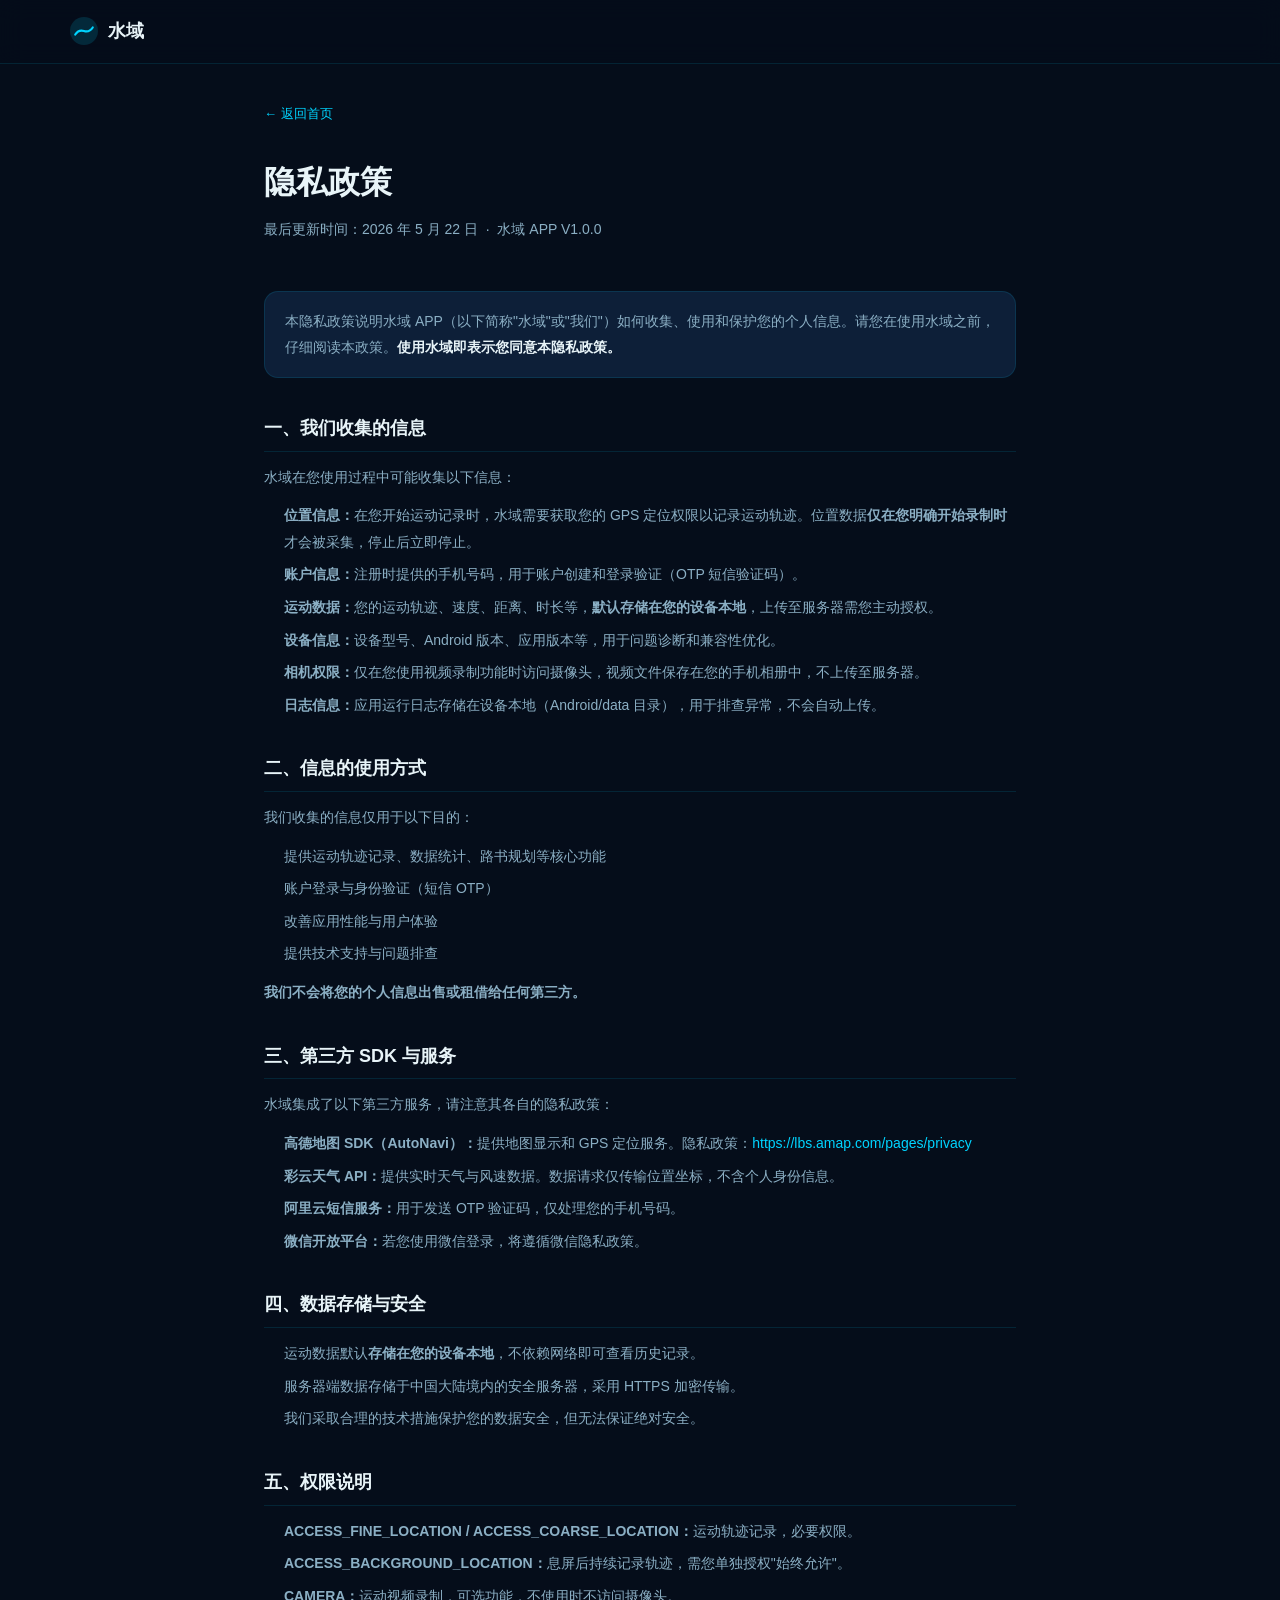
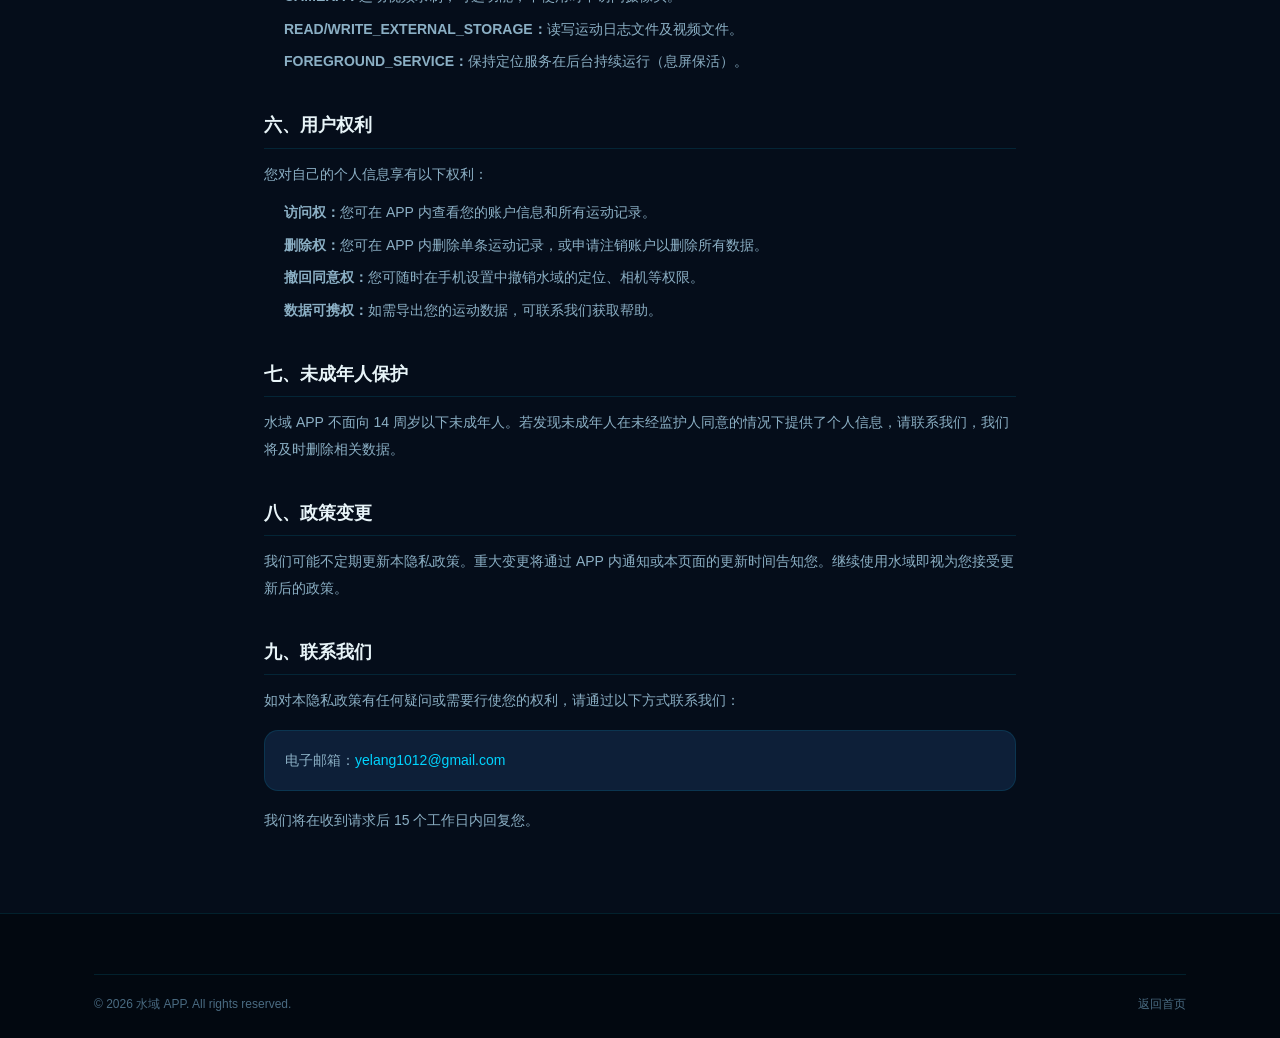
==== www/privacy.html @ d03e374d "feat: 水域 APP 官网初始版本 - 首页：英雄区、功能特性、运动类型、界面预览、下载区 - 隐私政策页（微信登录申请必备） - 用户协议页 - nginx Docker 部署配置 - APK " ====
<!DOCTYPE html>
<html lang="zh-CN">
<head>
  <meta charset="UTF-8">
  <meta name="viewport" content="width=device-width, initial-scale=1.0">
  <title>隐私政策 — 水域 APP</title>
  <link rel="stylesheet" href="css/style.css">
  <style>
    .doc-page { max-width: 800px; margin: 0 auto; padding: 100px 24px 80px; }
    .doc-page h1 { font-size: 32px; font-weight: 800; margin-bottom: 8px; }
    .doc-meta { color: var(--text3); font-size: 13px; margin-bottom: 48px; }
    .doc-page h2 { font-size: 18px; font-weight: 700; color: var(--text); margin: 36px 0 12px; padding-bottom: 8px; border-bottom: 1px solid var(--border); }
    .doc-page p, .doc-page li { font-size: 14px; color: var(--text2); line-height: 1.9; }
    .doc-page ul, .doc-page ol { padding-left: 20px; margin: 12px 0; }
    .doc-page li { margin-bottom: 6px; }
    .back-link { display: inline-flex; align-items: center; gap: 6px; color: var(--accent); font-size: 13px; margin-bottom: 32px; }
    .highlight-box { background: var(--surface); border: 1px solid var(--border); border-radius: var(--radius); padding: 16px 20px; margin: 16px 0; }
    .highlight-box p { margin: 0; }
  </style>
</head>
<body>
<nav class="navbar scrolled" id="navbar">
  <div class="nav-inner">
    <a href="index.html" class="nav-logo">
      <svg width="28" height="28" viewBox="0 0 32 32" fill="none">
        <circle cx="16" cy="16" r="16" fill="#00D4FF" fill-opacity="0.15"/>
        <path d="M6 20 Q10 14 16 16 Q22 18 26 12" stroke="#00D4FF" stroke-width="2.5" stroke-linecap="round" fill="none"/>
      </svg>
      <span>水域</span>
    </a>
  </div>
</nav>

<div class="doc-page">
  <a href="index.html" class="back-link">← 返回首页</a>
  <h1>隐私政策</h1>
  <p class="doc-meta">最后更新时间：2026 年 5 月 22 日 &nbsp;·&nbsp; 水域 APP V1.0.0</p>

  <div class="highlight-box">
    <p>本隐私政策说明水域 APP（以下简称"水域"或"我们"）如何收集、使用和保护您的个人信息。请您在使用水域之前，仔细阅读本政策。<strong style="color:var(--text)">使用水域即表示您同意本隐私政策。</strong></p>
  </div>

  <h2>一、我们收集的信息</h2>
  <p>水域在您使用过程中可能收集以下信息：</p>
  <ul>
    <li><strong>位置信息：</strong>在您开始运动记录时，水域需要获取您的 GPS 定位权限以记录运动轨迹。位置数据<strong>仅在您明确开始录制时</strong>才会被采集，停止后立即停止。</li>
    <li><strong>账户信息：</strong>注册时提供的手机号码，用于账户创建和登录验证（OTP 短信验证码）。</li>
    <li><strong>运动数据：</strong>您的运动轨迹、速度、距离、时长等，<strong>默认存储在您的设备本地</strong>，上传至服务器需您主动授权。</li>
    <li><strong>设备信息：</strong>设备型号、Android 版本、应用版本等，用于问题诊断和兼容性优化。</li>
    <li><strong>相机权限：</strong>仅在您使用视频录制功能时访问摄像头，视频文件保存在您的手机相册中，不上传至服务器。</li>
    <li><strong>日志信息：</strong>应用运行日志存储在设备本地（Android/data 目录），用于排查异常，不会自动上传。</li>
  </ul>

  <h2>二、信息的使用方式</h2>
  <p>我们收集的信息仅用于以下目的：</p>
  <ul>
    <li>提供运动轨迹记录、数据统计、路书规划等核心功能</li>
    <li>账户登录与身份验证（短信 OTP）</li>
    <li>改善应用性能与用户体验</li>
    <li>提供技术支持与问题排查</li>
  </ul>
  <p><strong>我们不会将您的个人信息出售或租借给任何第三方。</strong></p>

  <h2>三、第三方 SDK 与服务</h2>
  <p>水域集成了以下第三方服务，请注意其各自的隐私政策：</p>
  <ul>
    <li><strong>高德地图 SDK（AutoNavi）：</strong>提供地图显示和 GPS 定位服务。隐私政策：<a href="https://lbs.amap.com/pages/privacy" target="_blank" rel="noopener" style="color:var(--accent)">https://lbs.amap.com/pages/privacy</a></li>
    <li><strong>彩云天气 API：</strong>提供实时天气与风速数据。数据请求仅传输位置坐标，不含个人身份信息。</li>
    <li><strong>阿里云短信服务：</strong>用于发送 OTP 验证码，仅处理您的手机号码。</li>
    <li><strong>微信开放平台：</strong>若您使用微信登录，将遵循微信隐私政策。</li>
  </ul>

  <h2>四、数据存储与安全</h2>
  <ul>
    <li>运动数据默认<strong>存储在您的设备本地</strong>，不依赖网络即可查看历史记录。</li>
    <li>服务器端数据存储于中国大陆境内的安全服务器，采用 HTTPS 加密传输。</li>
    <li>我们采取合理的技术措施保护您的数据安全，但无法保证绝对安全。</li>
  </ul>

  <h2>五、权限说明</h2>
  <ul>
    <li><strong>ACCESS_FINE_LOCATION / ACCESS_COARSE_LOCATION：</strong>运动轨迹记录，必要权限。</li>
    <li><strong>ACCESS_BACKGROUND_LOCATION：</strong>息屏后持续记录轨迹，需您单独授权"始终允许"。</li>
    <li><strong>CAMERA：</strong>运动视频录制，可选功能，不使用时不访问摄像头。</li>
    <li><strong>READ/WRITE_EXTERNAL_STORAGE：</strong>读写运动日志文件及视频文件。</li>
    <li><strong>FOREGROUND_SERVICE：</strong>保持定位服务在后台持续运行（息屏保活）。</li>
  </ul>

  <h2>六、用户权利</h2>
  <p>您对自己的个人信息享有以下权利：</p>
  <ul>
    <li><strong>访问权：</strong>您可在 APP 内查看您的账户信息和所有运动记录。</li>
    <li><strong>删除权：</strong>您可在 APP 内删除单条运动记录，或申请注销账户以删除所有数据。</li>
    <li><strong>撤回同意权：</strong>您可随时在手机设置中撤销水域的定位、相机等权限。</li>
    <li><strong>数据可携权：</strong>如需导出您的运动数据，可联系我们获取帮助。</li>
  </ul>

  <h2>七、未成年人保护</h2>
  <p>水域 APP 不面向 14 周岁以下未成年人。若发现未成年人在未经监护人同意的情况下提供了个人信息，请联系我们，我们将及时删除相关数据。</p>

  <h2>八、政策变更</h2>
  <p>我们可能不定期更新本隐私政策。重大变更将通过 APP 内通知或本页面的更新时间告知您。继续使用水域即视为您接受更新后的政策。</p>

  <h2>九、联系我们</h2>
  <p>如对本隐私政策有任何疑问或需要行使您的权利，请通过以下方式联系我们：</p>
  <div class="highlight-box">
    <p>电子邮箱：<a href="mailto:yelang1012@gmail.com" style="color:var(--accent)">yelang1012@gmail.com</a></p>
  </div>
  <p>我们将在收到请求后 15 个工作日内回复您。</p>
</div>

<footer class="footer">
  <div class="container">
    <div class="footer-bottom">
      <span>© 2026 水域 APP. All rights reserved.</span>
      <a href="index.html" style="color:var(--text3)">返回首页</a>
    </div>
  </div>
</footer>
</body>
</html>
---- www/css/style.css ----
/* ── Reset & Base ─────────────────────────────────────────── */
*, *::before, *::after { box-sizing: border-box; margin: 0; padding: 0; }

:root {
  --bg:       #050D1A;
  --bg2:      #08152A;
  --surface:  #0D1F38;
  --surface2: #112844;
  --border:   rgba(0,212,255,0.12);
  --accent:   #00D4FF;
  --accent2:  #0099CC;
  --text:     #E8F4F8;
  --text2:    #8BAFC4;
  --text3:    #4A6B82;
  --danger:   #FF4757;
  --go:       #00E676;
  --radius:   14px;
  --radius-lg:20px;
  --shadow:   0 8px 32px rgba(0,0,0,0.4);
  --glow:     0 0 24px rgba(0,212,255,0.2);
}

html { scroll-behavior: smooth; font-size: 16px; }

body {
  background: var(--bg);
  color: var(--text);
  font-family: -apple-system, "PingFang SC", "Noto Sans SC", "Microsoft YaHei", sans-serif;
  line-height: 1.6;
  overflow-x: hidden;
}

a { color: inherit; text-decoration: none; }
ul { list-style: none; }

.container {
  max-width: 1140px;
  margin: 0 auto;
  padding: 0 24px;
}

/* ── Navbar ─────────────────────────────────────────────── */
.navbar {
  position: fixed;
  top: 0; left: 0; right: 0;
  z-index: 100;
  padding: 0 24px;
  height: 64px;
  display: flex;
  align-items: center;
  transition: background 0.3s, backdrop-filter 0.3s;
}

.navbar.scrolled {
  background: rgba(5, 13, 26, 0.92);
  backdrop-filter: blur(12px);
  border-bottom: 1px solid var(--border);
}

.nav-inner {
  max-width: 1140px;
  margin: 0 auto;
  width: 100%;
  display: flex;
  align-items: center;
  gap: 32px;
}

.nav-logo {
  display: flex;
  align-items: center;
  gap: 10px;
  font-size: 18px;
  font-weight: 700;
  color: var(--text);
  white-space: nowrap;
}

.nav-links {
  display: flex;
  gap: 28px;
  margin-left: auto;
}

.nav-links a {
  font-size: 14px;
  color: var(--text2);
  transition: color 0.2s;
}

.nav-links a:hover { color: var(--accent); }

.nav-cta {
  background: var(--accent);
  color: #001A2E;
  font-size: 13px;
  font-weight: 700;
  padding: 8px 20px;
  border-radius: 20px;
  white-space: nowrap;
  transition: opacity 0.2s, transform 0.2s;
}

.nav-cta:hover { opacity: 0.9; transform: translateY(-1px); }

/* ── Hero ────────────────────────────────────────────────── */
.hero {
  position: relative;
  min-height: 100vh;
  display: flex;
  align-items: center;
  padding: 100px 24px 60px;
  overflow: hidden;
}

.hero-bg {
  position: absolute;
  inset: 0;
  background: radial-gradient(ellipse at 20% 50%, rgba(0,100,150,0.2) 0%, transparent 60%),
              radial-gradient(ellipse at 80% 20%, rgba(0,60,100,0.15) 0%, transparent 50%);
}

/* Wave animation */
.wave {
  position: absolute;
  bottom: 0;
  left: -50%;
  width: 200%;
  height: 120px;
  opacity: 0.06;
  border-radius: 50%;
}

.wave1 {
  background: var(--accent);
  animation: wave 8s linear infinite;
  bottom: -40px;
}

.wave2 {
  background: #0099FF;
  animation: wave 12s linear infinite reverse;
  bottom: -60px;
  opacity: 0.04;
}

.wave3 {
  background: var(--accent);
  animation: wave 6s linear infinite;
  bottom: -20px;
  opacity: 0.03;
}

@keyframes wave {
  0% { transform: translateX(0) scaleY(1); }
  50% { transform: translateX(-25%) scaleY(1.1); }
  100% { transform: translateX(-50%) scaleY(1); }
}

.hero-content {
  position: relative;
  z-index: 2;
  max-width: 560px;
}

.hero-badge {
  display: inline-flex;
  align-items: center;
  gap: 8px;
  background: rgba(0,212,255,0.1);
  border: 1px solid rgba(0,212,255,0.25);
  color: var(--accent);
  font-size: 12px;
  font-weight: 600;
  padding: 5px 14px;
  border-radius: 20px;
  margin-bottom: 24px;
  letter-spacing: 0.5px;
}

.hero-title {
  font-size: clamp(42px, 6vw, 72px);
  font-weight: 800;
  line-height: 1.1;
  color: var(--text);
  margin-bottom: 20px;
  letter-spacing: -1px;
}

.hero-sub {
  display: block;
  font-size: clamp(18px, 2.5vw, 28px);
  font-weight: 400;
  color: var(--text2);
  letter-spacing: 0.5px;
}

.hero-desc {
  font-size: 15px;
  color: var(--text2);
  line-height: 1.8;
  margin-bottom: 36px;
}

.hero-actions {
  display: flex;
  align-items: center;
  gap: 20px;
  flex-wrap: wrap;
  margin-bottom: 48px;
}

.btn-primary {
  display: inline-flex;
  align-items: center;
  gap: 10px;
  background: var(--accent);
  color: #001A2E;
  font-weight: 700;
  padding: 14px 28px;
  border-radius: var(--radius);
  font-size: 15px;
  transition: transform 0.2s, box-shadow 0.2s;
  box-shadow: 0 4px 20px rgba(0,212,255,0.35);
  position: relative;
  flex-direction: row;
  align-items: center;
}

.btn-primary:hover {
  transform: translateY(-2px);
  box-shadow: 0 8px 28px rgba(0,212,255,0.45);
}

.btn-sub {
  display: block;
  font-size: 10px;
  font-weight: 400;
  opacity: 0.7;
  position: absolute;
  bottom: -18px;
  left: 50%;
  transform: translateX(-50%);
  white-space: nowrap;
  color: var(--text2);
}

.btn-secondary {
  color: var(--text2);
  font-size: 14px;
  font-weight: 500;
  transition: color 0.2s;
}

.btn-secondary:hover { color: var(--accent); }

.hero-stats {
  display: flex;
  align-items: center;
  gap: 24px;
  flex-wrap: wrap;
}

.stat { display: flex; flex-direction: column; gap: 2px; }
.stat-num { font-size: 22px; font-weight: 800; color: var(--accent); }
.stat-label { font-size: 11px; color: var(--text3); }
.stat-divider { width: 1px; height: 36px; background: var(--border); }

/* Phone mockup */
.hero-phone {
  position: absolute;
  right: max(24px, calc(50% - 520px));
  top: 50%;
  transform: translateY(-50%);
  z-index: 2;
}

.phone-frame {
  width: 240px;
  background: #0A1628;
  border-radius: 36px;
  padding: 16px;
  border: 2px solid rgba(0,212,255,0.25);
  box-shadow: 0 20px 60px rgba(0,0,0,0.5), 0 0 40px rgba(0,212,255,0.1);
}

.phone-screen {
  background: #050D1A;
  border-radius: 24px;
  overflow: hidden;
  aspect-ratio: 9/16;
  display: flex;
  flex-direction: column;
}

.mock-map {
  flex: 1;
  background: #081422;
  position: relative;
  overflow: hidden;
}

.mock-track {
  position: absolute;
  inset: 0;
  background: none;
}

.mock-track::after {
  content: '';
  position: absolute;
  top: 60%;
  left: 10%;
  width: 80%;
  height: 2px;
  background: var(--accent);
  border-radius: 2px;
  box-shadow: 0 0 8px var(--accent);
  clip-path: path('M0,0 C40,-20 80,-10 120,-30 C160,-50 180,-40 200,-55');
  transform: rotate(-10deg) scaleX(1) translateY(-20px);
}

.mock-track2::after {
  content: '';
  position: absolute;
  width: 12px;
  height: 12px;
  border-radius: 50%;
  background: var(--accent);
  box-shadow: 0 0 16px var(--accent);
  top: 45%;
  right: 20%;
  animation: pulse 2s ease-in-out infinite;
}

.mock-dot {
  position: absolute;
  width: 12px;
  height: 12px;
  border-radius: 50%;
  background: var(--accent);
  box-shadow: 0 0 16px var(--accent);
  top: 40%;
  right: 18%;
  animation: pulse 2s ease-in-out infinite;
}

@keyframes pulse {
  0%, 100% { transform: scale(1); opacity: 1; }
  50% { transform: scale(1.3); opacity: 0.8; }
}

.mock-panel {
  background: #0A1628;
  padding: 10px 12px;
  display: flex;
  gap: 8px;
  border-top: 1px solid rgba(0,212,255,0.12);
}

.mock-metric {
  flex: 1;
  display: flex;
  flex-direction: column;
  align-items: center;
  gap: 1px;
}

.mock-val { font-size: 16px; font-weight: 800; color: var(--accent); }
.mock-unit { font-size: 8px; color: var(--text3); }
.mock-lbl { font-size: 7px; color: var(--text3); }

/* ── Section Common ─────────────────────────────────────── */
.section-header {
  text-align: center;
  margin-bottom: 56px;
}

.section-tag {
  display: inline-block;
  background: rgba(0,212,255,0.08);
  border: 1px solid rgba(0,212,255,0.2);
  color: var(--accent);
  font-size: 11px;
  font-weight: 700;
  letter-spacing: 1.5px;
  text-transform: uppercase;
  padding: 4px 14px;
  border-radius: 20px;
  margin-bottom: 16px;
}

.section-header h2 {
  font-size: clamp(28px, 4vw, 42px);
  font-weight: 800;
  color: var(--text);
  margin-bottom: 14px;
  letter-spacing: -0.5px;
}

.section-header p {
  font-size: 15px;
  color: var(--text2);
  max-width: 520px;
  margin: 0 auto;
}

/* ── Features ───────────────────────────────────────────── */
.features {
  padding: 100px 0;
  background: linear-gradient(180deg, var(--bg) 0%, var(--bg2) 100%);
}

.features-grid {
  display: grid;
  grid-template-columns: repeat(auto-fit, minmax(260px, 1fr));
  gap: 20px;
}

.feature-card {
  background: var(--surface);
  border: 1px solid var(--border);
  border-radius: var(--radius-lg);
  padding: 28px;
  transition: transform 0.2s, border-color 0.2s, box-shadow 0.2s;
}

.feature-card:hover {
  transform: translateY(-3px);
  border-color: rgba(0,212,255,0.3);
  box-shadow: var(--glow);
}

.feature-card--highlight {
  background: linear-gradient(135deg, rgba(0,212,255,0.08) 0%, var(--surface) 60%);
  border-color: rgba(0,212,255,0.25);
  grid-column: span 2;
}

.feature-icon {
  width: 52px;
  height: 52px;
  background: rgba(0,212,255,0.08);
  border-radius: 14px;
  display: flex;
  align-items: center;
  justify-content: center;
  margin-bottom: 16px;
  border: 1px solid rgba(0,212,255,0.15);
}

.feature-card h3 {
  font-size: 17px;
  font-weight: 700;
  color: var(--text);
  margin-bottom: 10px;
}

.feature-card p {
  font-size: 13px;
  color: var(--text2);
  line-height: 1.7;
  margin-bottom: 14px;
}

.feature-list {
  display: flex;
  flex-direction: column;
  gap: 5px;
}

.feature-list li {
  font-size: 12px;
  color: var(--text3);
  padding-left: 14px;
  position: relative;
}

.feature-list li::before {
  content: '→';
  position: absolute;
  left: 0;
  color: var(--accent);
  font-size: 10px;
}

/* ── Sports ─────────────────────────────────────────────── */
.sports {
  padding: 100px 0;
  background: var(--bg);
}

.sports-grid {
  display: grid;
  grid-template-columns: repeat(3, 1fr);
  gap: 24px;
}

.sport-card {
  background: var(--surface);
  border: 1px solid var(--border);
  border-radius: var(--radius-lg);
  padding: 36px 28px;
  text-align: center;
  transition: transform 0.2s, border-color 0.2s;
}

.sport-card:hover {
  transform: translateY(-4px);
  border-color: rgba(0,212,255,0.3);
}

.sport-card--accent {
  background: linear-gradient(135deg, rgba(0,212,255,0.08), var(--surface));
  border-color: rgba(0,212,255,0.25);
}

.sport-emoji {
  font-size: 48px;
  margin-bottom: 16px;
  display: block;
}

.sport-card h3 {
  font-size: 20px;
  font-weight: 700;
  color: var(--text);
  margin-bottom: 12px;
}

.sport-card p {
  font-size: 13px;
  color: var(--text2);
  line-height: 1.7;
}

/* ── Screenshots ─────────────────────────────────────────── */
.screenshots {
  padding: 100px 0;
  background: linear-gradient(180deg, var(--bg2) 0%, var(--bg) 100%);
}

.screens-row {
  display: flex;
  gap: 32px;
  align-items: flex-end;
  justify-content: center;
  flex-wrap: wrap;
}

.screen-item {
  display: flex;
  flex-direction: column;
  align-items: center;
  gap: 16px;
}

.screen-frame {
  width: 180px;
  background: #0A1628;
  border-radius: 28px;
  padding: 10px;
  border: 2px solid rgba(0,212,255,0.2);
  box-shadow: 0 12px 40px rgba(0,0,0,0.4);
}

.screen-frame--main {
  width: 220px;
  border-color: rgba(0,212,255,0.4);
  box-shadow: 0 16px 50px rgba(0,0,0,0.5), 0 0 30px rgba(0,212,255,0.12);
  transform: scale(1.05);
}

.screen-content {
  background: #050D1A;
  border-radius: 20px;
  aspect-ratio: 9/16;
  padding: 12px 10px;
  overflow: hidden;
}

.screen-label {
  font-size: 13px;
  color: var(--text3);
  text-align: center;
}

/* Screen: record */
.sc-topbar {
  display: flex;
  justify-content: space-between;
  align-items: center;
  margin-bottom: 6px;
}
.sc-badge { font-size: 8px; color: var(--accent); background: rgba(0,212,255,0.1); padding: 2px 6px; border-radius: 6px; }
.sc-time { font-size: 9px; color: var(--text2); font-weight: 600; }
.sc-map-area { height: 100px; border-radius: 8px; overflow: hidden; margin-bottom: 8px; }
.sc-metrics { display: flex; gap: 4px; }
.sc-m { flex: 1; background: var(--surface); border-radius: 6px; padding: 5px 4px; text-align: center; }
.sc-mv { display: block; font-size: 11px; font-weight: 800; color: var(--accent); }
.sc-mu { font-size: 7px; color: var(--text3); }
.sc-ml { display: block; font-size: 6px; color: var(--text3); margin-top: 1px; }

/* Screen: home */
.sc-home {}
.sc-header { display: flex; justify-content: space-between; align-items: center; margin-bottom: 12px; }
.sc-start-btn { display: flex; justify-content: center; margin-bottom: 14px; }
.sc-start-circle {
  width: 70px; height: 70px;
  border-radius: 50%;
  background: rgba(0,212,255,0.1);
  border: 2px solid rgba(0,212,255,0.4);
  display: flex;
  flex-direction: column;
  align-items: center;
  justify-content: center;
}
.sc-recent {}
.sc-act-item { display: flex; justify-content: space-between; font-size: 9px; color: var(--text2); padding: 4px 0; border-bottom: 1px solid rgba(255,255,255,0.05); }

/* Screen: history */
.sc-history {}
.sc-hist-card { background: var(--surface); border-radius: 6px; padding: 6px 8px; margin-bottom: 5px; }
.sc-hist-top { display: flex; justify-content: space-between; font-size: 9px; color: var(--text); margin-bottom: 4px; }
.sc-hist-stats { display: flex; gap: 8px; font-size: 8px; color: var(--text2); }

/* ── Download ────────────────────────────────────────────── */
.download {
  position: relative;
  padding: 100px 0;
  background: var(--bg2);
  overflow: hidden;
}

.download-bg {
  position: absolute;
  inset: 0;
  opacity: 0.4;
}

.download-inner {
  position: relative;
  z-index: 2;
  display: grid;
  grid-template-columns: 1fr 1fr;
  gap: 64px;
  align-items: center;
}

.dl-text h2 { font-size: clamp(28px, 3vw, 40px); font-weight: 800; margin-bottom: 14px; }
.dl-text p { font-size: 15px; color: var(--text2); line-height: 1.8; margin-bottom: 24px; }

.dl-highlights { display: flex; flex-direction: column; gap: 8px; }
.dl-highlights li { font-size: 14px; color: var(--text2); }
.dl-highlights li::before { content: ''; }

.dl-buttons { display: flex; flex-direction: column; gap: 20px; }

.dl-btn {
  display: flex;
  align-items: center;
  gap: 16px;
  background: var(--surface2);
  border: 1.5px solid rgba(0,212,255,0.3);
  border-radius: var(--radius-lg);
  padding: 20px 24px;
  transition: transform 0.2s, border-color 0.2s, box-shadow 0.2s;
}

.dl-android {
  border-color: rgba(0,212,255,0.4);
  background: linear-gradient(135deg, rgba(0,212,255,0.08), var(--surface2));
}

.dl-btn:hover {
  transform: translateY(-2px);
  border-color: var(--accent);
  box-shadow: var(--glow);
}

.dl-btn-icon {
  width: 52px; height: 52px;
  background: rgba(0,212,255,0.1);
  border-radius: 14px;
  display: flex;
  align-items: center;
  justify-content: center;
  flex-shrink: 0;
}

.dl-btn-label { display: block; font-size: 16px; font-weight: 700; color: var(--text); }
.dl-btn-sub { display: block; font-size: 12px; color: var(--text2); margin-top: 3px; }

.dl-ios-tip {
  display: flex;
  align-items: center;
  gap: 8px;
  font-size: 13px;
  color: var(--text3);
  padding: 0 4px;
}

.dl-install-guide {
  background: var(--surface);
  border: 1px solid var(--border);
  border-radius: var(--radius);
  padding: 20px 24px;
}

.dl-install-guide h4 {
  font-size: 13px;
  font-weight: 700;
  color: var(--text2);
  margin-bottom: 12px;
}

.dl-install-guide ol {
  list-style: decimal;
  padding-left: 18px;
  display: flex;
  flex-direction: column;
  gap: 6px;
}

.dl-install-guide li { font-size: 12px; color: var(--text3); }

/* ── Footer ─────────────────────────────────────────────── */
.footer {
  background: #020810;
  padding: 60px 0 24px;
  border-top: 1px solid var(--border);
}

.footer-inner {
  display: flex;
  justify-content: space-between;
  gap: 40px;
  margin-bottom: 48px;
  flex-wrap: wrap;
}

.footer-links {
  display: flex;
  gap: 64px;
}

.footer-col {
  display: flex;
  flex-direction: column;
  gap: 12px;
}

.footer-col h5 {
  font-size: 12px;
  font-weight: 700;
  color: var(--text2);
  letter-spacing: 1px;
  text-transform: uppercase;
  margin-bottom: 4px;
}

.footer-col a {
  font-size: 13px;
  color: var(--text3);
  transition: color 0.2s;
}

.footer-col a:hover { color: var(--accent); }

.footer-bottom {
  border-top: 1px solid var(--border);
  padding-top: 20px;
  display: flex;
  justify-content: space-between;
  font-size: 12px;
  color: var(--text3);
}

/* ── Responsive ─────────────────────────────────────────── */
@media (max-width: 900px) {
  .hero-phone { display: none; }
  .feature-card--highlight { grid-column: span 1; }
  .sports-grid { grid-template-columns: 1fr; }
  .download-inner { grid-template-columns: 1fr; gap: 40px; }
  .footer-inner { flex-direction: column; }
  .footer-links { flex-direction: column; gap: 32px; }
}

@media (max-width: 640px) {
  .nav-links { display: none; }
  .hero { padding: 80px 24px 48px; }
  .hero-stats { gap: 16px; }
  .features-grid { grid-template-columns: 1fr; }
  .screens-row { flex-direction: column; align-items: center; }
  .screen-frame--main { transform: none; }
}
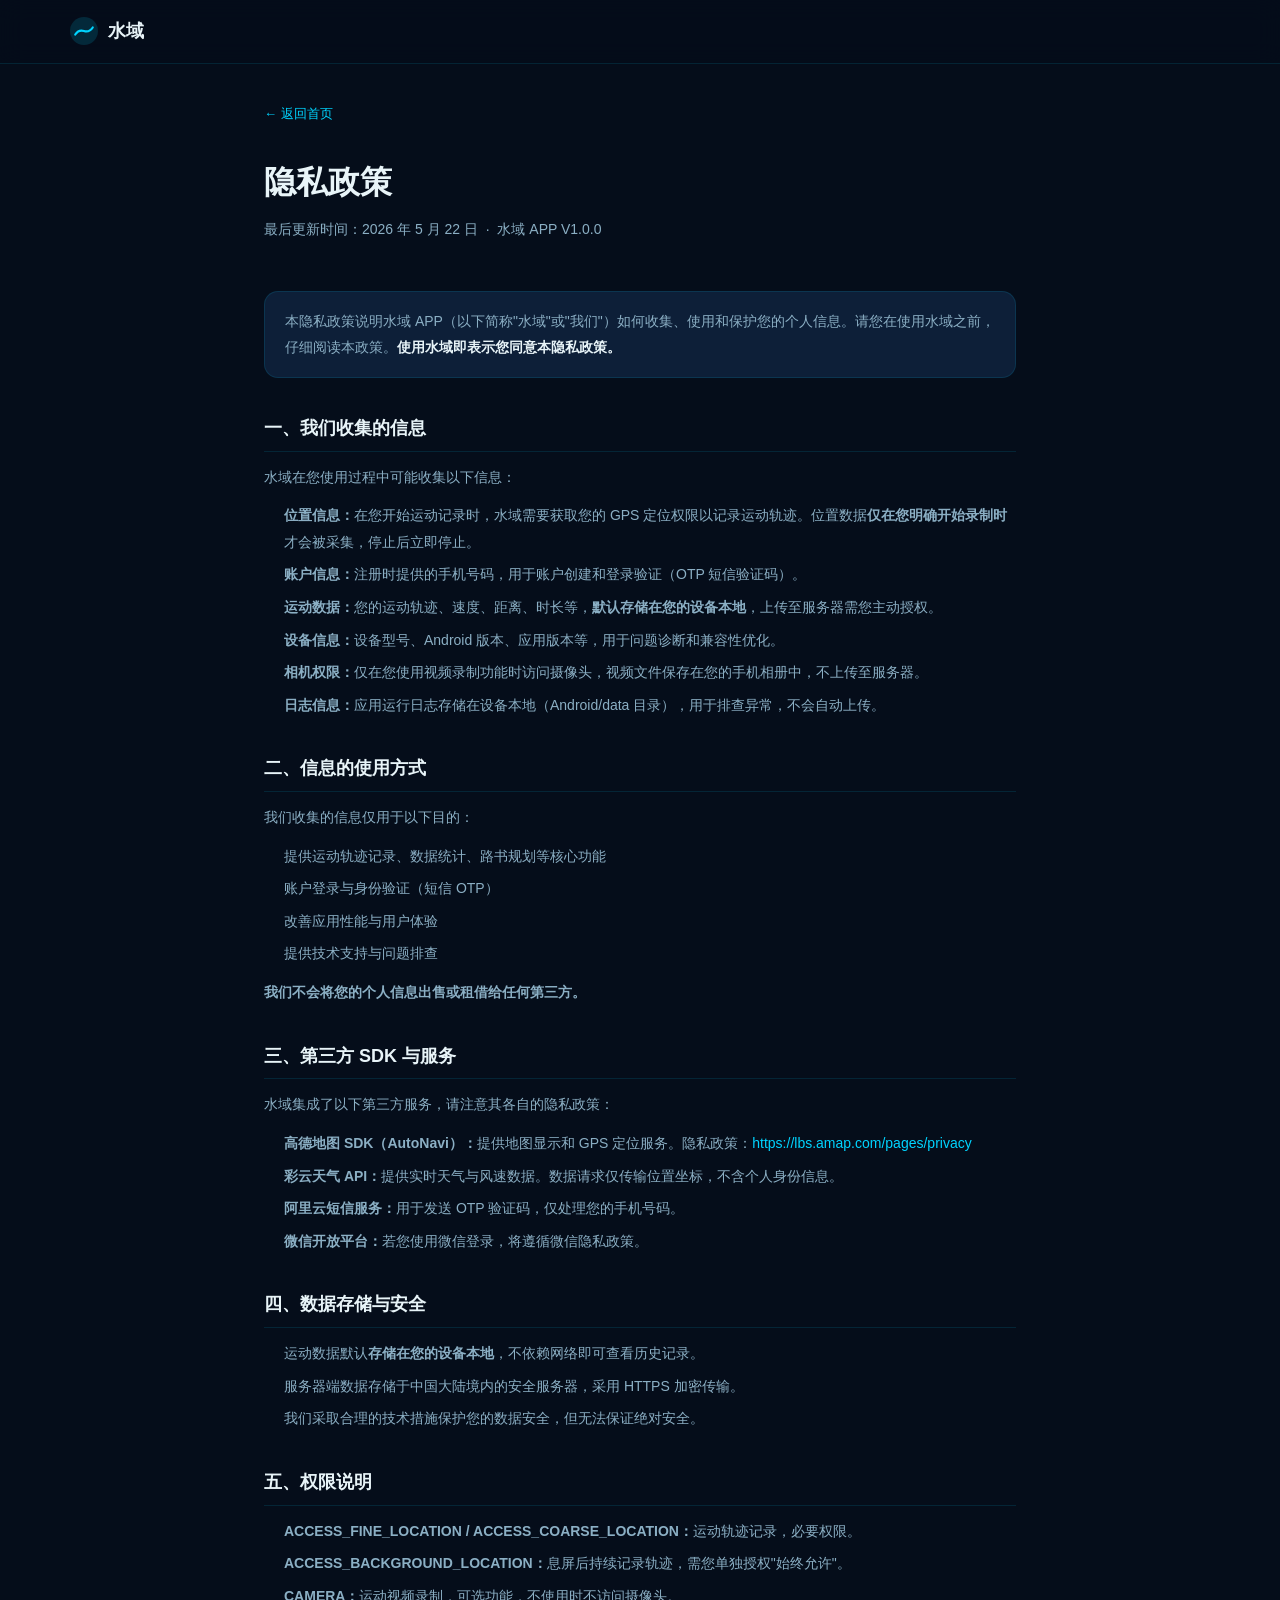
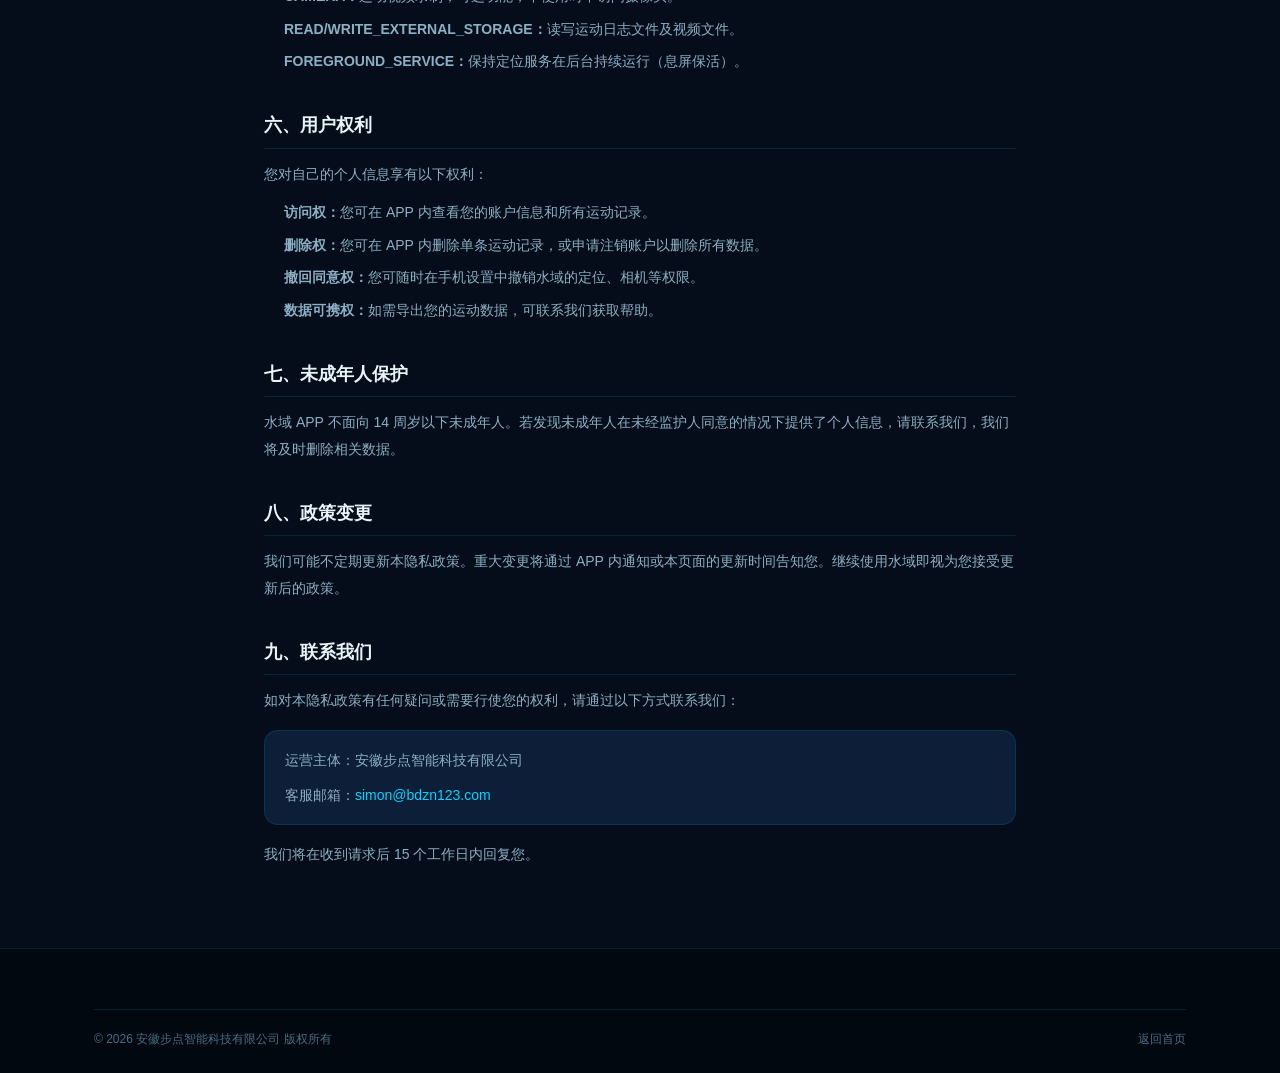
==== commit cdee22a9: "feat: 更新公司主体和联系邮箱 - 客服邮箱改为 simon@bdzn123.com - 运营主体改为安徽步点智能科技有限公司 - 隐私政策、用户协议、首页页脚同步更新  Co-Authored-" ====
--- a/www/privacy.html
+++ b/www/privacy.html
@@ -104,7 +104,8 @@
   <h2>九、联系我们</h2>
   <p>如对本隐私政策有任何疑问或需要行使您的权利，请通过以下方式联系我们：</p>
   <div class="highlight-box">
-    <p>电子邮箱：<a href="mailto:yelang1012@gmail.com" style="color:var(--accent)">yelang1012@gmail.com</a></p>
+    <p>运营主体：安徽步点智能科技有限公司</p>
+    <p style="margin-top:8px">客服邮箱：<a href="mailto:simon@bdzn123.com" style="color:var(--accent)">simon@bdzn123.com</a></p>
   </div>
   <p>我们将在收到请求后 15 个工作日内回复您。</p>
 </div>
@@ -112,7 +113,7 @@
 <footer class="footer">
   <div class="container">
     <div class="footer-bottom">
-      <span>© 2026 水域 APP. All rights reserved.</span>
+      <span>© 2026 安徽步点智能科技有限公司 版权所有</span>
       <a href="index.html" style="color:var(--text3)">返回首页</a>
     </div>
   </div>
--- a/www/css/style.css
+++ b/www/css/style.css
@@ -109,8 +109,21 @@
   min-height: 100vh;
   display: flex;
   align-items: center;
-  padding: 100px 24px 60px;
+  padding: 100px 0 60px;
   overflow: hidden;
+}
+
+.hero-inner {
+  position: relative;
+  z-index: 2;
+  max-width: 1140px;
+  margin: 0 auto;
+  padding: 0 40px;
+  width: 100%;
+  display: flex;
+  align-items: center;
+  justify-content: space-between;
+  gap: 48px;
 }
 
 .hero-bg {
@@ -158,8 +171,8 @@
 }
 
 .hero-content {
-  position: relative;
-  z-index: 2;
+  flex: 1;
+  min-width: 0;
   max-width: 560px;
 }
 
@@ -268,15 +281,11 @@
 
 /* Phone mockup */
 .hero-phone {
-  position: absolute;
-  right: max(24px, calc(50% - 520px));
-  top: 50%;
-  transform: translateY(-50%);
-  z-index: 2;
+  flex-shrink: 0;
 }
 
 .phone-frame {
-  width: 240px;
+  width: 220px;
   background: #0A1628;
   border-radius: 36px;
   padding: 16px;
@@ -298,51 +307,6 @@
   background: #081422;
   position: relative;
   overflow: hidden;
-}
-
-.mock-track {
-  position: absolute;
-  inset: 0;
-  background: none;
-}
-
-.mock-track::after {
-  content: '';
-  position: absolute;
-  top: 60%;
-  left: 10%;
-  width: 80%;
-  height: 2px;
-  background: var(--accent);
-  border-radius: 2px;
-  box-shadow: 0 0 8px var(--accent);
-  clip-path: path('M0,0 C40,-20 80,-10 120,-30 C160,-50 180,-40 200,-55');
-  transform: rotate(-10deg) scaleX(1) translateY(-20px);
-}
-
-.mock-track2::after {
-  content: '';
-  position: absolute;
-  width: 12px;
-  height: 12px;
-  border-radius: 50%;
-  background: var(--accent);
-  box-shadow: 0 0 16px var(--accent);
-  top: 45%;
-  right: 20%;
-  animation: pulse 2s ease-in-out infinite;
-}
-
-.mock-dot {
-  position: absolute;
-  width: 12px;
-  height: 12px;
-  border-radius: 50%;
-  background: var(--accent);
-  box-shadow: 0 0 16px var(--accent);
-  top: 40%;
-  right: 18%;
-  animation: pulse 2s ease-in-out infinite;
 }
 
 @keyframes pulse {
@@ -778,7 +742,9 @@
 
 /* ── Responsive ─────────────────────────────────────────── */
 @media (max-width: 900px) {
+  .hero-inner { flex-direction: column; align-items: flex-start; padding: 0 24px; }
   .hero-phone { display: none; }
+  .hero-content { max-width: 100%; }
   .feature-card--highlight { grid-column: span 1; }
   .sports-grid { grid-template-columns: 1fr; }
   .download-inner { grid-template-columns: 1fr; gap: 40px; }
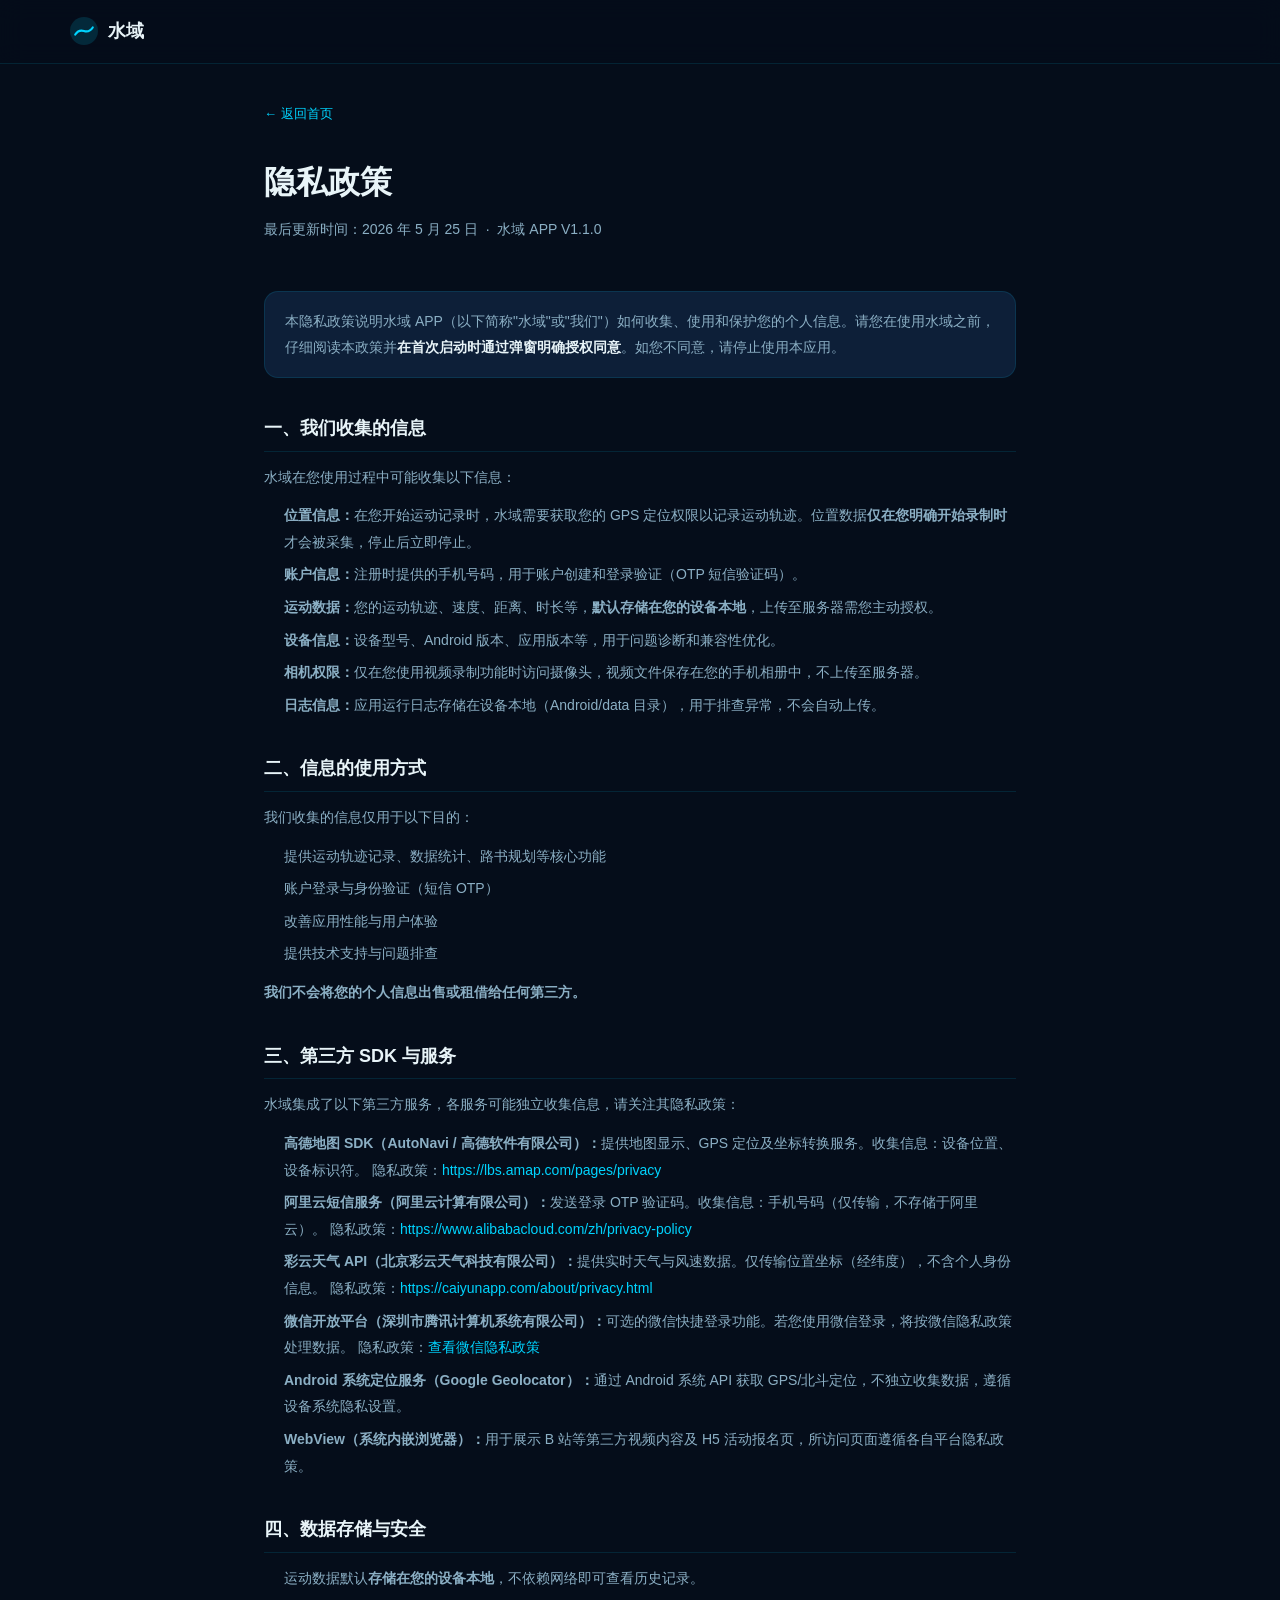
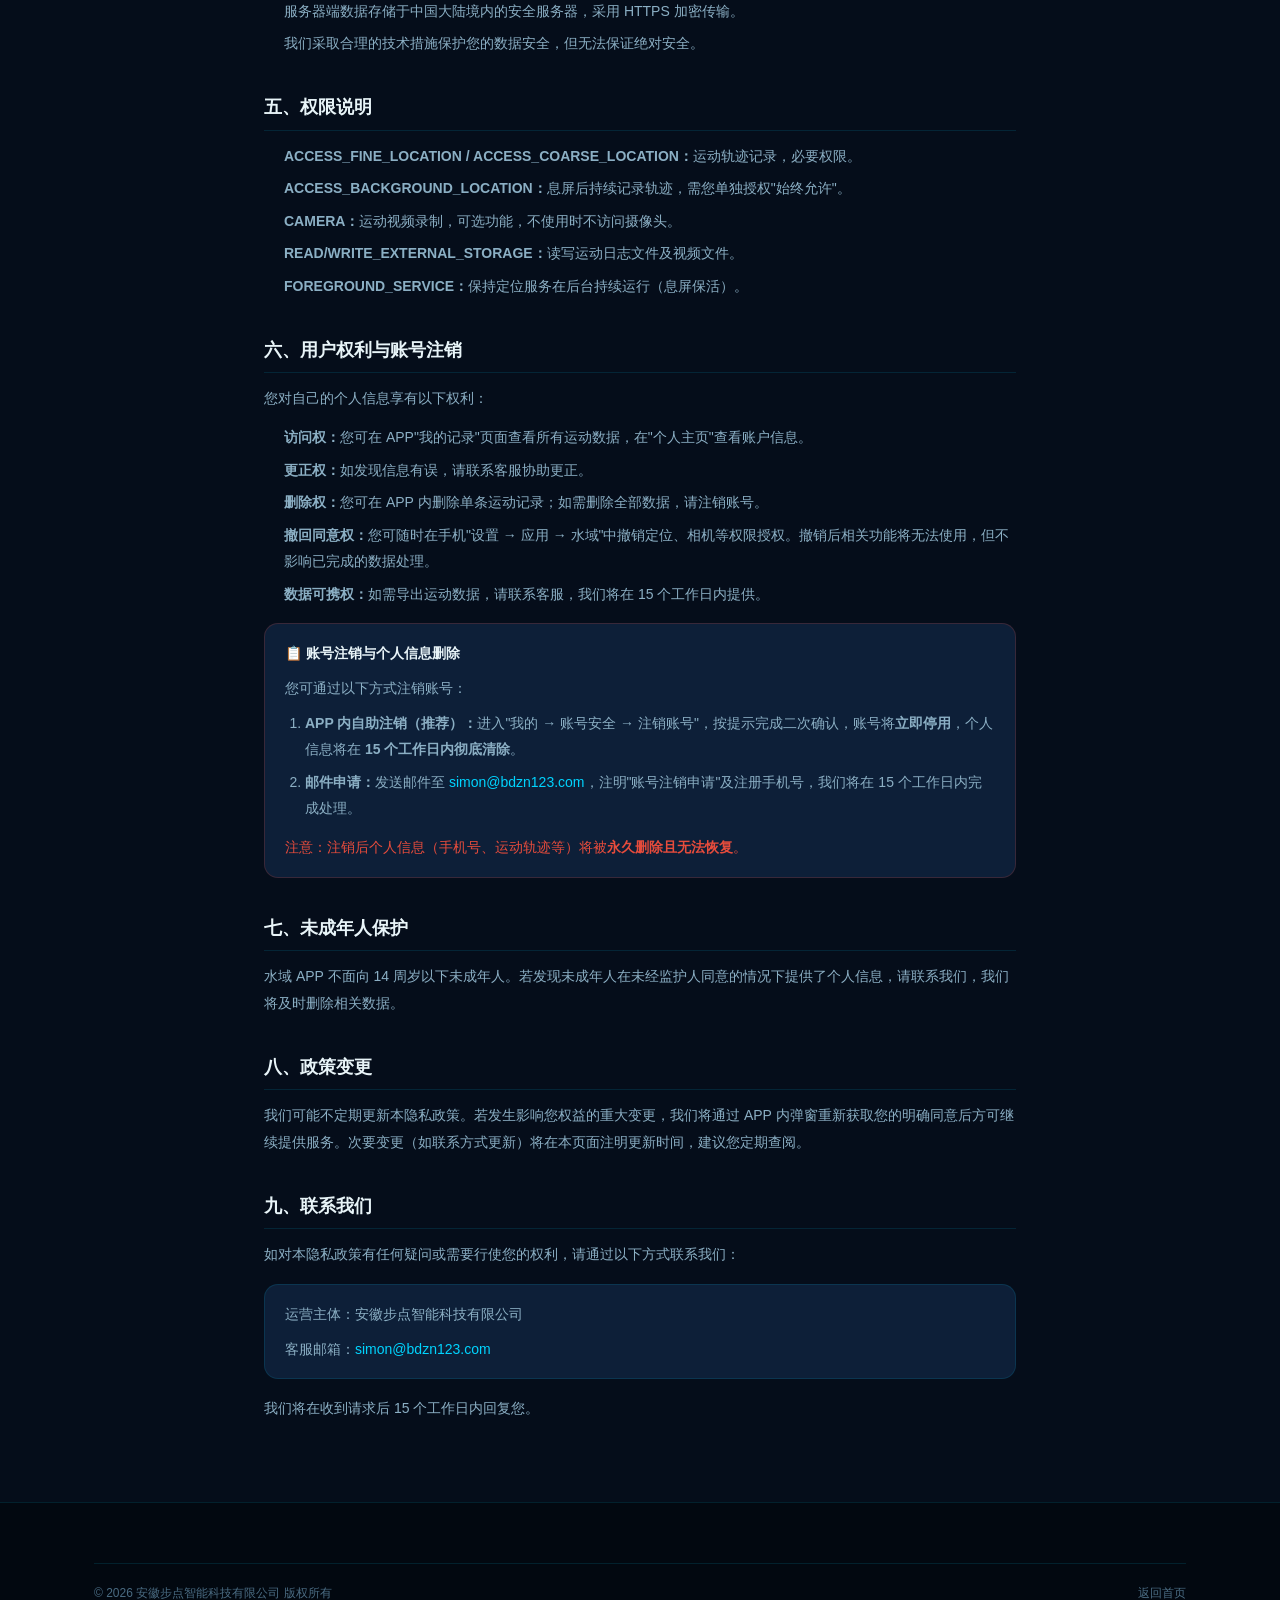
==== commit b53a4db7: "fix(privacy): 隐私政策v1.1合规修订 — 删除默示同意/完善SDK列表/注销流程 Co-Authored-By: Claude Sonnet 4.6 <noreply@anthropi" ====
--- a/www/privacy.html
+++ b/www/privacy.html
@@ -34,10 +34,10 @@
 <div class="doc-page">
   <a href="index.html" class="back-link">← 返回首页</a>
   <h1>隐私政策</h1>
-  <p class="doc-meta">最后更新时间：2026 年 5 月 22 日 &nbsp;·&nbsp; 水域 APP V1.0.0</p>
+  <p class="doc-meta">最后更新时间：2026 年 5 月 25 日 &nbsp;·&nbsp; 水域 APP V1.1.0</p>
 
   <div class="highlight-box">
-    <p>本隐私政策说明水域 APP（以下简称"水域"或"我们"）如何收集、使用和保护您的个人信息。请您在使用水域之前，仔细阅读本政策。<strong style="color:var(--text)">使用水域即表示您同意本隐私政策。</strong></p>
+    <p>本隐私政策说明水域 APP（以下简称"水域"或"我们"）如何收集、使用和保护您的个人信息。请您在使用水域之前，仔细阅读本政策并<strong style="color:var(--text)">在首次启动时通过弹窗明确授权同意</strong>。如您不同意，请停止使用本应用。</p>
   </div>
 
   <h2>一、我们收集的信息</h2>
@@ -62,12 +62,30 @@
   <p><strong>我们不会将您的个人信息出售或租借给任何第三方。</strong></p>
 
   <h2>三、第三方 SDK 与服务</h2>
-  <p>水域集成了以下第三方服务，请注意其各自的隐私政策：</p>
+  <p>水域集成了以下第三方服务，各服务可能独立收集信息，请关注其隐私政策：</p>
   <ul>
-    <li><strong>高德地图 SDK（AutoNavi）：</strong>提供地图显示和 GPS 定位服务。隐私政策：<a href="https://lbs.amap.com/pages/privacy" target="_blank" rel="noopener" style="color:var(--accent)">https://lbs.amap.com/pages/privacy</a></li>
-    <li><strong>彩云天气 API：</strong>提供实时天气与风速数据。数据请求仅传输位置坐标，不含个人身份信息。</li>
-    <li><strong>阿里云短信服务：</strong>用于发送 OTP 验证码，仅处理您的手机号码。</li>
-    <li><strong>微信开放平台：</strong>若您使用微信登录，将遵循微信隐私政策。</li>
+    <li>
+      <strong>高德地图 SDK（AutoNavi / 高德软件有限公司）：</strong>提供地图显示、GPS 定位及坐标转换服务。收集信息：设备位置、设备标识符。
+      隐私政策：<a href="https://lbs.amap.com/pages/privacy" target="_blank" rel="noopener" style="color:var(--accent)">https://lbs.amap.com/pages/privacy</a>
+    </li>
+    <li>
+      <strong>阿里云短信服务（阿里云计算有限公司）：</strong>发送登录 OTP 验证码。收集信息：手机号码（仅传输，不存储于阿里云）。
+      隐私政策：<a href="https://www.alibabacloud.com/zh/privacy-policy" target="_blank" rel="noopener" style="color:var(--accent)">https://www.alibabacloud.com/zh/privacy-policy</a>
+    </li>
+    <li>
+      <strong>彩云天气 API（北京彩云天气科技有限公司）：</strong>提供实时天气与风速数据。仅传输位置坐标（经纬度），不含个人身份信息。
+      隐私政策：<a href="https://caiyunapp.com/about/privacy.html" target="_blank" rel="noopener" style="color:var(--accent)">https://caiyunapp.com/about/privacy.html</a>
+    </li>
+    <li>
+      <strong>微信开放平台（深圳市腾讯计算机系统有限公司）：</strong>可选的微信快捷登录功能。若您使用微信登录，将按微信隐私政策处理数据。
+      隐私政策：<a href="https://weixin.qq.com/cgi-bin/readtemplate?t=weixin_agreement&s=privacy" target="_blank" rel="noopener" style="color:var(--accent)">查看微信隐私政策</a>
+    </li>
+    <li>
+      <strong>Android 系统定位服务（Google Geolocator）：</strong>通过 Android 系统 API 获取 GPS/北斗定位，不独立收集数据，遵循设备系统隐私设置。
+    </li>
+    <li>
+      <strong>WebView（系统内嵌浏览器）：</strong>用于展示 B 站等第三方视频内容及 H5 活动报名页，所访问页面遵循各自平台隐私政策。
+    </li>
   </ul>
 
   <h2>四、数据存储与安全</h2>
@@ -86,20 +104,30 @@
     <li><strong>FOREGROUND_SERVICE：</strong>保持定位服务在后台持续运行（息屏保活）。</li>
   </ul>
 
-  <h2>六、用户权利</h2>
+  <h2>六、用户权利与账号注销</h2>
   <p>您对自己的个人信息享有以下权利：</p>
   <ul>
-    <li><strong>访问权：</strong>您可在 APP 内查看您的账户信息和所有运动记录。</li>
-    <li><strong>删除权：</strong>您可在 APP 内删除单条运动记录，或申请注销账户以删除所有数据。</li>
-    <li><strong>撤回同意权：</strong>您可随时在手机设置中撤销水域的定位、相机等权限。</li>
-    <li><strong>数据可携权：</strong>如需导出您的运动数据，可联系我们获取帮助。</li>
+    <li><strong>访问权：</strong>您可在 APP"我的记录"页面查看所有运动数据，在"个人主页"查看账户信息。</li>
+    <li><strong>更正权：</strong>如发现信息有误，请联系客服协助更正。</li>
+    <li><strong>删除权：</strong>您可在 APP 内删除单条运动记录；如需删除全部数据，请注销账号。</li>
+    <li><strong>撤回同意权：</strong>您可随时在手机"设置 → 应用 → 水域"中撤销定位、相机等权限授权。撤销后相关功能将无法使用，但不影响已完成的数据处理。</li>
+    <li><strong>数据可携权：</strong>如需导出运动数据，请联系客服，我们将在 15 个工作日内提供。</li>
   </ul>
+  <div class="highlight-box" style="border-color:#e74c3c33">
+    <p style="font-weight:700;color:var(--text)">📋 账号注销与个人信息删除</p>
+    <p style="margin-top:8px">您可通过以下方式注销账号：</p>
+    <ol style="margin-top:8px;padding-left:20px">
+      <li><strong>APP 内自助注销（推荐）：</strong>进入"我的 → 账号安全 → 注销账号"，按提示完成二次确认，账号将<strong>立即停用</strong>，个人信息将在 <strong>15 个工作日内彻底清除</strong>。</li>
+      <li><strong>邮件申请：</strong>发送邮件至 <a href="mailto:simon@bdzn123.com" style="color:var(--accent)">simon@bdzn123.com</a>，注明"账号注销申请"及注册手机号，我们将在 15 个工作日内完成处理。</li>
+    </ol>
+    <p style="margin-top:8px;color:#e74c3c">注意：注销后个人信息（手机号、运动轨迹等）将被<strong>永久删除且无法恢复</strong>。</p>
+  </div>
 
   <h2>七、未成年人保护</h2>
   <p>水域 APP 不面向 14 周岁以下未成年人。若发现未成年人在未经监护人同意的情况下提供了个人信息，请联系我们，我们将及时删除相关数据。</p>
 
   <h2>八、政策变更</h2>
-  <p>我们可能不定期更新本隐私政策。重大变更将通过 APP 内通知或本页面的更新时间告知您。继续使用水域即视为您接受更新后的政策。</p>
+  <p>我们可能不定期更新本隐私政策。若发生影响您权益的重大变更，我们将通过 APP 内弹窗重新获取您的明确同意后方可继续提供服务。次要变更（如联系方式更新）将在本页面注明更新时间，建议您定期查阅。</p>
 
   <h2>九、联系我们</h2>
   <p>如对本隐私政策有任何疑问或需要行使您的权利，请通过以下方式联系我们：</p>
